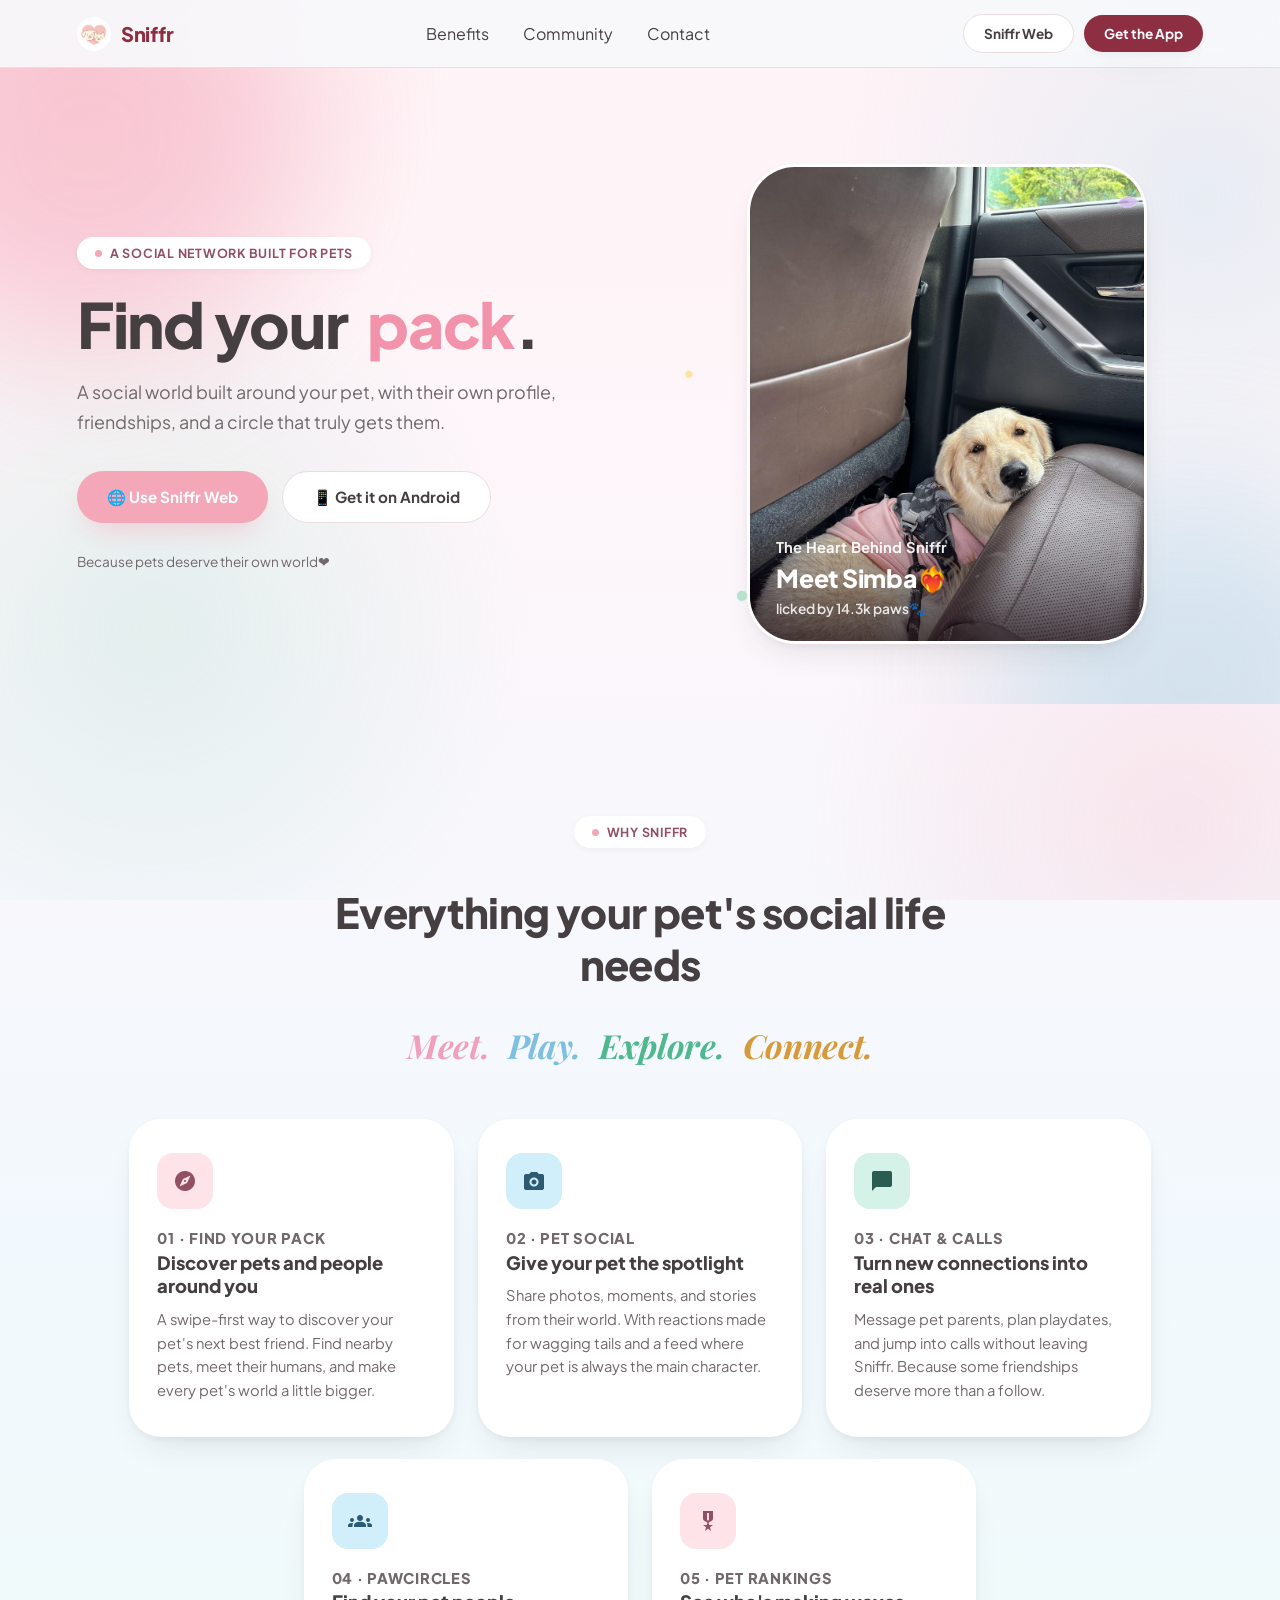
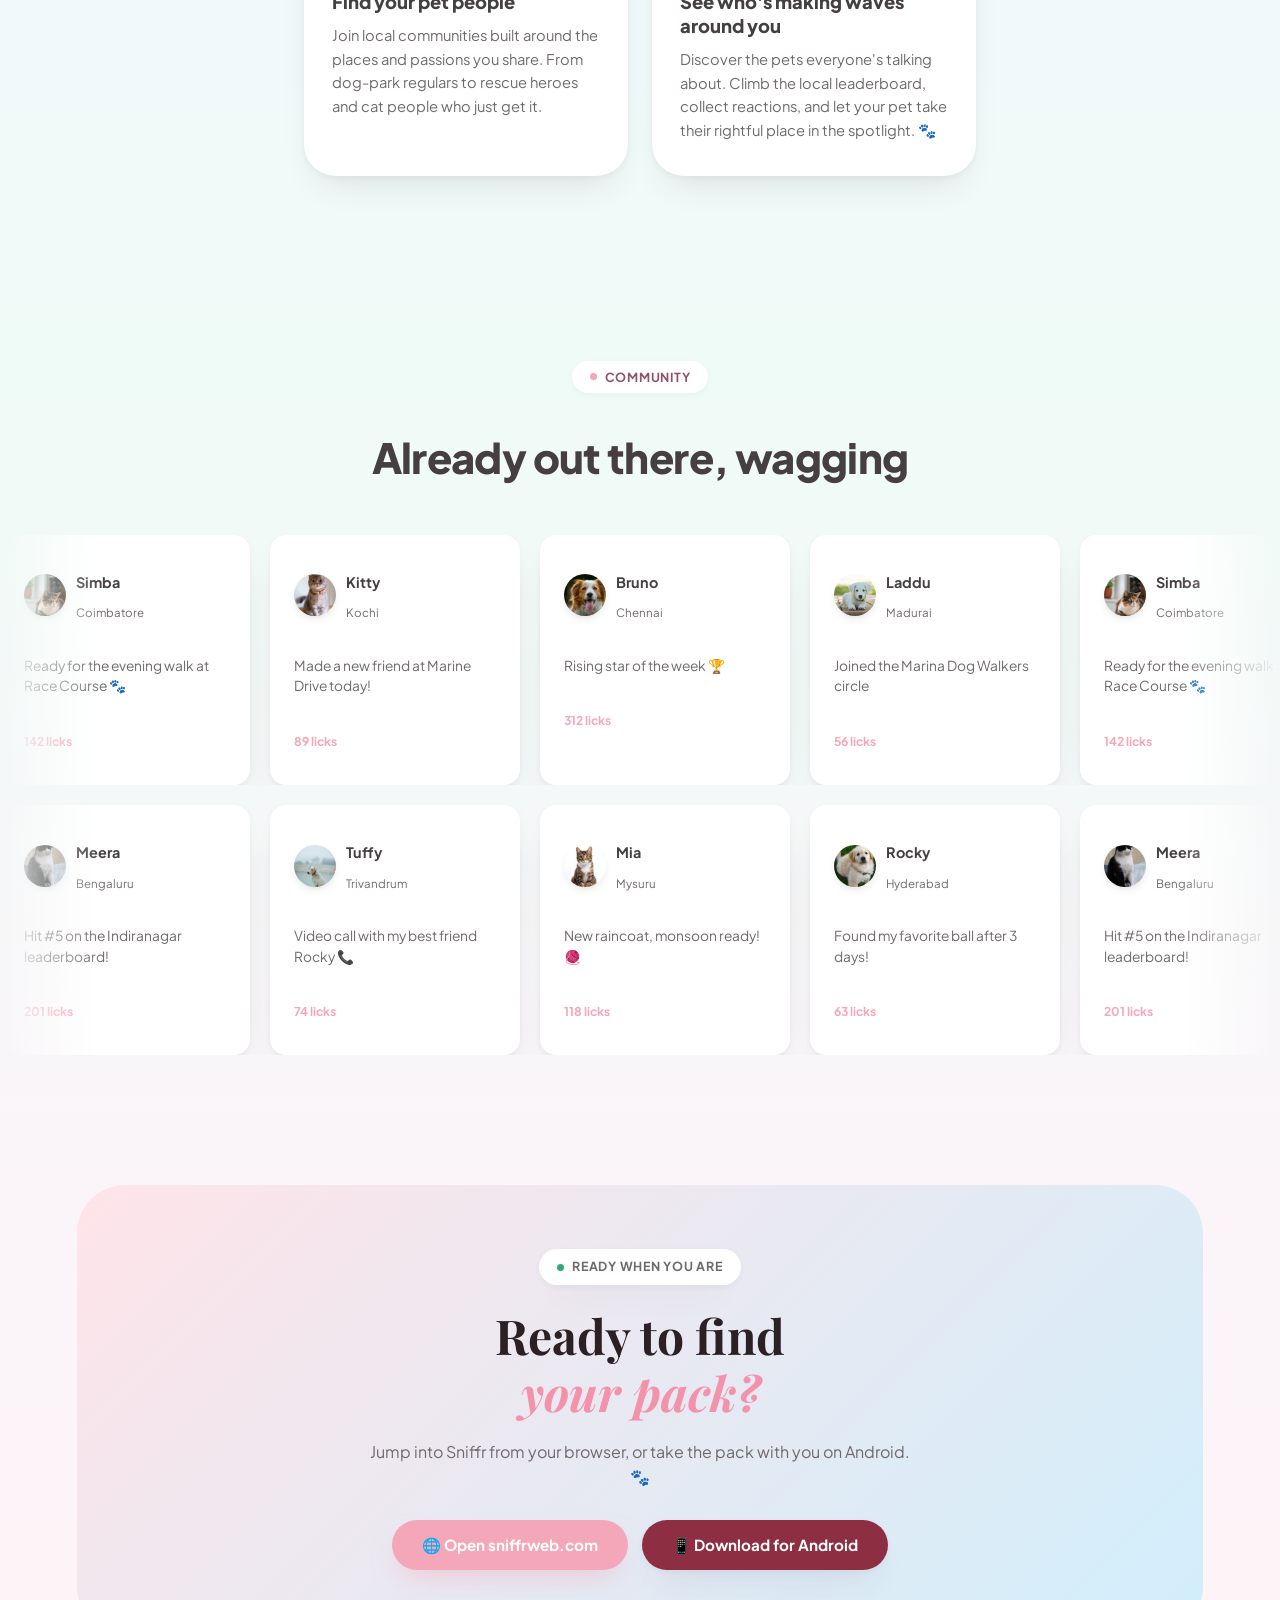
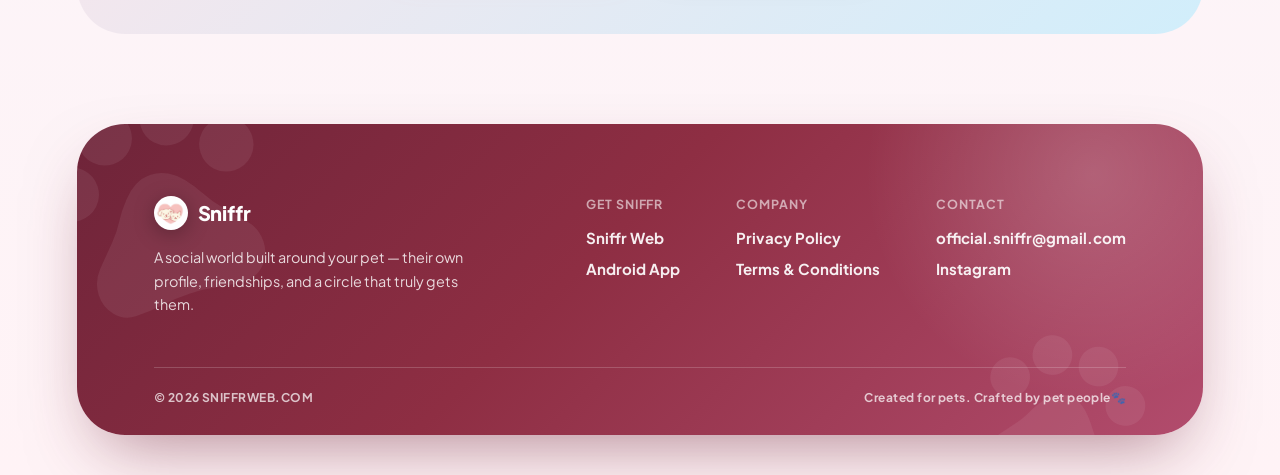
==== index.html @ f4b74e82 "Replaced project with new code" ====
<!DOCTYPE html>
<html lang="en">
<head>
<meta charset="UTF-8" />
<meta name="viewport" content="width=device-width, initial-scale=1.0" />
<title>Sniffr — Find Your Pet's Perfect Playmate</title>
<meta name="description" content="Sniffr is a pet-profile-first social network — feed, playdate matching, rankings, chat & calls, and communities, all built around your pet." />
<meta name="theme-color" content="#F4A7B9" />
<link rel="icon" type="image/png" href="assets/brand/logo-circle.png" />

<link rel="preconnect" href="https://fonts.googleapis.com" />
<link rel="preconnect" href="https://fonts.gstatic.com" crossorigin />
<link href="https://fonts.googleapis.com/css2?family=Plus+Jakarta+Sans:ital,wght@0,200..800;1,200..800&display=swap" rel="stylesheet" />
<link href="https://fonts.googleapis.com/css2?family=Playfair+Display:ital,wght@0,600;0,700;1,600;1,700&display=swap" rel="stylesheet" />
<link href="https://fonts.googleapis.com/css2?family=Material+Symbols+Outlined:wght,FILL@100..700,0..1&display=swap" rel="stylesheet" />
<link rel="stylesheet" href="css/main.css" />
<style>.material-symbols-outlined{font-variation-settings:'FILL' 1,'wght' 400,'GRAD' 0,'opsz' 24;}</style>
</head>
<body>

  <!-- ============ HEADER ============ -->
  <header class="site-header">
    <a href="#top" class="brand-mark">
      <img src="assets/brand/logo.png" alt="Sniffr" />
      <span>Sniffr</span>
    </a>

    <nav class="nav-links">
      <a href="#benefits">Benefits</a>
      <a href="#testimonials">Community</a>
      <a href="#contact">Contact</a>
    </nav>

    <div class="header-ctas">
      <a href="https://sniffrweb.com" target="_blank" rel="noopener" class="btn btn-ghost btn-sm">Sniffr Web</a>
      <a href="#download" class="btn btn-dark btn-sm">Get the App</a>
    </div>

    <button class="menu-toggle" aria-label="Menu"><span></span><span></span><span></span></button>
  </header>

  <nav class="mobile-nav">
    <a href="#benefits">Benefits</a>
    <a href="#testimonials">Community</a>
    <a href="#contact">Contact</a>
    <a href="https://sniffrweb.com" target="_blank" rel="noopener">Open Sniffr Web</a>
    <a href="#download">Get the App</a>
  </nav>

  <!-- ============ HERO ============ -->
  <section class="hero" id="top">
    <div class="hero-blob hero-blob--1"></div>
    <div class="hero-blob hero-blob--2"></div>

    <div class="hero-content hero-sequence">
      <p class="eyebrow seq-item"><span class="dot"></span> A social network built for pets</p>
      <h1 class="hero-title">
        <span class="title-line seq-item">Find your</span>
        <span class="title-line seq-item"><em>pack</em>.</span>
      </h1>
      <p class="hero-sub seq-item">A social world built around your pet, with their own profile, friendships, and a circle that truly gets them.</p>

      <div class="hero-ctas seq-item">
        <a href="https://sniffrweb.com" target="_blank" rel="noopener" class="btn btn-primary">🌐 Use Sniffr Web</a>
        <a href="#download" class="btn btn-ghost">📱 Get it on Android</a>
      </div>

      <p class="hero-microcopy seq-item">Because pets deserve their own world❤︎</p>
    </div>

    <div class="hero-visual reveal">
      <button class="simba-card" id="simbaCard" aria-label="View Simba's photo, full size" aria-haspopup="dialog">
        <img src="assets/photos/simba.jpg" alt="Simba, the dog behind Sniffr, sitting in a car" loading="lazy" />
        <div class="simba-card-info">
          <p class="simba-heading">The Heart Behind Sniffr</p>
          <p class="simba-name">Meet Simba❤️‍🔥</p>
          <p class="simba-caption">licked by 14.3k paws🐾</p>
        </div>
      </button>
      <img class="decor decor-sparkle-1" src="assets/decor/paw-sparkle-1.png" alt="" />
      <img class="decor decor-sparkle-2" src="assets/decor/paw-sparkle-3.png" alt="" />
      <img class="decor decor-dot-1" src="assets/decor/paw-dot-2.png" alt="" />
    </div>
  </section>

  <!-- Lightbox for Simba's photo -->
  <div class="lightbox" id="lightbox" role="dialog" aria-modal="true" aria-label="Simba's photo">
    <button class="lightbox-close" id="lightboxClose" aria-label="Close">✕</button>
    <img src="assets/photos/simba-lg.jpg" alt="Simba, the dog behind Sniffr, sitting in a car" />
  </div>

  <!-- ============ BENEFITS ============ -->
  <section class="benefits" id="benefits">
    <div class="container">
      <div class="section-head reveal">
        <p class="eyebrow"><span class="dot"></span> Why Sniffr</p>
        <h2 class="section-title">Everything your pet's social life needs</h2>
        <p class="section-sub tagline-words">
          <em style="color:#F0A0BC">Meet.</em>
          <em style="color:#7FBFE0">Play.</em>
          <em style="color:#4FB88F">Explore.</em>
          <em style="color:#D69A3A">Connect.</em>
        </p>
      </div>

      <div class="benefit-grid reveal-stagger">
        <div class="benefit-card" tabindex="0">
          <div class="benefit-icon pink"><span class="material-symbols-outlined">explore</span></div>
          <p class="benefit-num">01 · Find Your Pack</p>
          <h3>Discover pets and people around you</h3>
          <p>A swipe-first way to discover your pet's next best friend. Find nearby pets, meet their humans, and make every pet's world a little bigger.</p>
        </div>
        <div class="benefit-card" tabindex="0">
          <div class="benefit-icon blue"><span class="material-symbols-outlined">photo_camera</span></div>
          <p class="benefit-num">02 · Pet Social</p>
          <h3>Give your pet the spotlight</h3>
          <p>Share photos, moments, and stories from their world. With reactions made for wagging tails and a feed where your pet is always the main character.</p>
        </div>
        <div class="benefit-card" tabindex="0">
          <div class="benefit-icon mint"><span class="material-symbols-outlined">chat_bubble</span></div>
          <p class="benefit-num">03 · Chat &amp; Calls</p>
          <h3>Turn new connections into real ones</h3>
          <p>Message pet parents, plan playdates, and jump into calls without leaving Sniffr. Because some friendships deserve more than a follow.</p>
        </div>
        <div class="benefit-card" tabindex="0">
          <div class="benefit-icon blue"><span class="material-symbols-outlined">groups</span></div>
          <p class="benefit-num">04 · PawCircles</p>
          <h3>Find your pet people</h3>
          <p>Join local communities built around the places and passions you share. From dog-park regulars to rescue heroes and cat people who just get it.</p>
        </div>
        <div class="benefit-card" tabindex="0">
          <div class="benefit-icon pink"><span class="material-symbols-outlined">military_tech</span></div>
          <p class="benefit-num">05 · Pet Rankings</p>
          <h3>See who's making waves around you</h3>
          <p>Discover the pets everyone's talking about. Climb the local leaderboard, collect reactions, and let your pet take their rightful place in the spotlight. 🐾</p>
        </div>
      </div>
    </div>
  </section>

  <!-- ============ TESTIMONIALS (preserved marquee UI, reskinned) ============ -->
  <section class="testimonials" id="testimonials">
    <div class="section-head reveal">
      <p class="eyebrow"><span class="dot"></span> Community</p>
      <h2 class="section-title">Already out there, wagging</h2>
    </div>

    <div class="marquee-track">
        <div class="marquee-row" id="marqueeA">
          <div class="m-card"><div class="m-card-head"><img class="avatar" src="assets/photos/avatar-simba.jpg" alt="Simba from Coimbatore on Sniffr" /><div><p class="who">Simba</p><p class="where">Coimbatore</p></div></div><p class="m-card-body">Ready for the evening walk at Race Course 🐾</p><p class="m-card-foot">142 licks</p></div>
          <div class="m-card"><div class="m-card-head"><img class="avatar" src="assets/photos/avatar-kitty.jpg" alt="Kitty from Kochi on Sniffr" /><div><p class="who">Kitty</p><p class="where">Kochi</p></div></div><p class="m-card-body">Made a new friend at Marine Drive today!</p><p class="m-card-foot">89 licks</p></div>
          <div class="m-card"><div class="m-card-head"><img class="avatar" src="assets/photos/avatar-bruno.jpg" alt="Bruno from Chennai on Sniffr" /><div><p class="who">Bruno</p><p class="where">Chennai</p></div></div><p class="m-card-body">Rising star of the week 🏆</p><p class="m-card-foot">312 licks</p></div>
          <div class="m-card"><div class="m-card-head"><img class="avatar" src="assets/photos/avatar-laddu.jpg" alt="Laddu from Madurai on Sniffr" /><div><p class="who">Laddu</p><p class="where">Madurai</p></div></div><p class="m-card-body">Joined the Marina Dog Walkers circle</p><p class="m-card-foot">56 licks</p></div>
          <!-- duplicate for seamless loop -->
          <div class="m-card"><div class="m-card-head"><img class="avatar" src="assets/photos/avatar-simba.jpg" alt="Simba from Coimbatore on Sniffr" /><div><p class="who">Simba</p><p class="where">Coimbatore</p></div></div><p class="m-card-body">Ready for the evening walk at Race Course 🐾</p><p class="m-card-foot">142 licks</p></div>
          <div class="m-card"><div class="m-card-head"><img class="avatar" src="assets/photos/avatar-kitty.jpg" alt="Kitty from Kochi on Sniffr" /><div><p class="who">Kitty</p><p class="where">Kochi</p></div></div><p class="m-card-body">Made a new friend at Marine Drive today!</p><p class="m-card-foot">89 licks</p></div>
          <div class="m-card"><div class="m-card-head"><img class="avatar" src="assets/photos/avatar-bruno.jpg" alt="Bruno from Chennai on Sniffr" /><div><p class="who">Bruno</p><p class="where">Chennai</p></div></div><p class="m-card-body">Rising star of the week 🏆</p><p class="m-card-foot">312 licks</p></div>
        <div class="m-card"><div class="m-card-head"><img class="avatar" src="assets/photos/avatar-laddu.jpg" alt="Laddu from Madurai on Sniffr" /><div><p class="who">Laddu</p><p class="where">Madurai</p></div></div><p class="m-card-body">Joined the Marina Dog Walkers circle</p><p class="m-card-foot">56 licks</p></div>
      </div>
    </div>

    <div class="marquee-track">
      <div class="marquee-row reverse" id="marqueeB">
          <div class="m-card"><div class="m-card-head"><img class="avatar" src="assets/photos/avatar-meera.jpg" alt="Meera from Bengaluru on Sniffr" /><div><p class="who">Meera</p><p class="where">Bengaluru</p></div></div><p class="m-card-body">Hit #5 on the Indiranagar leaderboard!</p><p class="m-card-foot">201 licks</p></div>
          <div class="m-card"><div class="m-card-head"><img class="avatar" src="assets/photos/avatar-tuffy.jpg" alt="Tuffy from Trivandrum on Sniffr" /><div><p class="who">Tuffy</p><p class="where">Trivandrum</p></div></div><p class="m-card-body">Video call with my best friend Rocky 📞</p><p class="m-card-foot">74 licks</p></div>
          <div class="m-card"><div class="m-card-head"><img class="avatar" src="assets/photos/avatar-mia.jpg" alt="Mia from Mysuru on Sniffr" /><div><p class="who">Mia</p><p class="where">Mysuru</p></div></div><p class="m-card-body">New raincoat, monsoon ready! 🧶</p><p class="m-card-foot">118 licks</p></div>
          <div class="m-card"><div class="m-card-head"><img class="avatar" src="assets/photos/avatar-rocky.jpg" alt="Rocky from Hyderabad on Sniffr" /><div><p class="who">Rocky</p><p class="where">Hyderabad</p></div></div><p class="m-card-body">Found my favorite ball after 3 days!</p><p class="m-card-foot">63 licks</p></div>
          <!-- duplicate -->
          <div class="m-card"><div class="m-card-head"><img class="avatar" src="assets/photos/avatar-meera.jpg" alt="Meera from Bengaluru on Sniffr" /><div><p class="who">Meera</p><p class="where">Bengaluru</p></div></div><p class="m-card-body">Hit #5 on the Indiranagar leaderboard!</p><p class="m-card-foot">201 licks</p></div>
          <div class="m-card"><div class="m-card-head"><img class="avatar" src="assets/photos/avatar-tuffy.jpg" alt="Tuffy from Trivandrum on Sniffr" /><div><p class="who">Tuffy</p><p class="where">Trivandrum</p></div></div><p class="m-card-body">Video call with my best friend Rocky 📞</p><p class="m-card-foot">74 licks</p></div>
          <div class="m-card"><div class="m-card-head"><img class="avatar" src="assets/photos/avatar-mia.jpg" alt="Mia from Mysuru on Sniffr" /><div><p class="who">Mia</p><p class="where">Mysuru</p></div></div><p class="m-card-body">New raincoat, monsoon ready! 🧶</p><p class="m-card-foot">118 licks</p></div>
          <div class="m-card"><div class="m-card-head"><img class="avatar" src="assets/photos/avatar-rocky.jpg" alt="Rocky from Hyderabad on Sniffr" /><div><p class="who">Rocky</p><p class="where">Hyderabad</p></div></div><p class="m-card-body">Found my favorite ball after 3 days!</p><p class="m-card-foot">63 licks</p></div>
        </div>
      </div>
  </section>

  <!-- ============ DOWNLOAD CTA — emphasize Sniffr Web + Android ============ -->
  <div class="download-cta reveal" id="download">
    <p class="eyebrow"><span class="dot" style="background:#34A972"></span> Ready when you are</p>
    <h2 class="download-heading">Ready to find<br><em>your pack?</em></h2>
    <p>Jump into Sniffr from your browser, or take the pack with you on Android. 🐾</p>
    <div class="download-ctas">
      <a href="https://sniffrweb.com" target="_blank" rel="noopener" class="btn btn-primary">🌐 Open sniffrweb.com</a>
      <a href="#contact" class="btn btn-dark">📱 Download for Android</a>
    </div>
  </div>

  <!-- ============ CONTACT FOOTER ============ -->
  <footer class="site-footer" id="contact">
    <span class="material-symbols-outlined footer-paw footer-paw-1">pets</span>
    <span class="material-symbols-outlined footer-paw footer-paw-2">pets</span>
    <div class="footer-glow"></div>

    <div class="footer-top">
      <div class="footer-brand-block reveal">
        <a href="#top" class="brand-mark">
          <img src="assets/brand/logo.png" alt="Sniffr" />
          <span>Sniffr</span>
        </a>
        <p class="footer-tagline">A social world built around your pet — their own profile, friendships, and a circle that truly gets them.</p>
      </div>

      <div class="footer-cols reveal">
        <div class="footer-col">
          <h4>Get Sniffr</h4>
          <a href="https://sniffrweb.com" target="_blank" rel="noopener">Sniffr Web</a>
          <a href="#download">Android App</a>
        </div>
        <div class="footer-col">
          <h4>Company</h4>
          <a href="https://sniffrweb.com/privacy" target="_blank" rel="noopener">Privacy Policy</a>
          <a href="https://sniffrweb.com/terms" target="_blank" rel="noopener">Terms &amp; Conditions</a>
        </div>
        <div class="footer-col">
          <h4>Contact</h4>
          <a href="mailto:official.sniffr@gmail.com">official.sniffr@gmail.com</a>
          <a href="#" aria-disabled="true">Instagram</a>
        </div>
      </div>
    </div>

    <div class="footer-bottom reveal">
      <span>© 2026 SNIFFRWEB.COM</span>
      <span>Created for pets. Crafted by pet people🐾</span>
    </div>
  </footer>

  <script src="js/main.js"></script>
</body>
</html>
---- css/main.css ----
/* ============================================================
   SNIFFR — Landing Page
   Theme pulled directly from the live app's tailwind.config.js
   ============================================================ */

:root {
  /* ---- Brand colors (from client/tailwind.config.js) ---- */
  --primary:                 #F4A7B9; /* Petal Pink */
  --on-primary:               #FFFFFF;
  --primary-container:        #FEE4E9;
  --on-primary-container:     #915064;

  --secondary:                #A8D8EA; /* Sky Blue */
  --on-secondary:             #FFFFFF;
  --secondary-container:      #D1EEFB;
  --on-secondary-container:   #2D5A72;

  --tertiary:                 #8FD4C1; /* Mint */
  --on-tertiary:               #FFFFFF;
  --tertiary-container:       #D5F2E9;
  --on-tertiary-container:    #2A5D50;

  --background:                #F7F9FC;
  --on-background:             #453F41;
  --surface:                   #F7F9FC;
  --on-surface:                #453F41;
  --surface-variant:           #EBF2F6;
  --on-surface-variant:        #71686B;

  --surface-container-lowest:  #FFFFFF;
  --surface-container-low:     #F1F5F9;
  --surface-container:         #F0F4F8;
  --surface-container-high:    #E5F0F5;

  --outline:                   #D1C4C9;
  --outline-variant:           #E9DDE1;

  /* Wordmark colors used in the app's own AuthPage */
  --wordmark:                  #8E2E43;
  --wordmark-soft:              #F393AB;

  --radius-sm:  1rem;
  --radius-lg:  2rem;
  --radius-xl:  3rem;
  --radius-full: 9999px;

  --shadow-card: 0 2px 6px rgba(69,63,65,0.05), 0 18px 36px -16px rgba(69,63,65,0.16);
  --shadow-card-hover: 0 6px 14px rgba(69,63,65,0.08), 0 26px 50px -18px rgba(69,63,65,0.22);

  --gutter: clamp(24px, 6vw, 96px);
  --ease-soft: cubic-bezier(0.22, 1, 0.36, 1);
  --ease-bounce: cubic-bezier(0.34, 1.56, 0.64, 1);
  --touch-glow: rgba(255, 90, 160, 0.42);
  --touch-border: #FF8FBB;
}

* { box-sizing: border-box; }
html { scroll-behavior: smooth; }

body {
  margin: 0;
  font-family: 'Plus Jakarta Sans', sans-serif;
  background: linear-gradient(180deg, #FFF3F6 0%, #FDF6FA 14%, #F2F9FE 34%, #EFFBF7 54%, #FBF5F9 76%, #FFF3F6 100%);
  color: var(--on-surface);
  -webkit-font-smoothing: antialiased;
  overflow-x: hidden;
  position: relative;
}

body::before {
  content: '';
  position: fixed;
  inset: 0;
  z-index: -1;
  pointer-events: none;
  background:
    radial-gradient(620px circle at 6% 6%,   rgba(244,167,185,0.28), transparent 60%),
    radial-gradient(620px circle at 94% 22%, rgba(168,216,234,0.26), transparent 60%),
    radial-gradient(620px circle at 12% 70%, rgba(143,212,193,0.22), transparent 60%),
    radial-gradient(620px circle at 92% 92%, rgba(244,167,185,0.22), transparent 60%);
}

img { max-width: 100%; display: block; }
a { text-decoration: none; color: inherit; }
button { font-family: inherit; cursor: pointer; }

::selection { background: rgba(244,167,185,0.28); color: var(--on-surface); }

.container { max-width: 1200px; margin: 0 auto; padding: 0 var(--gutter); }

/* ---- Reveal-on-scroll (kept simple, not scroll-hijacked) ---- */
.reveal {
  opacity: 0;
  transform: translateY(28px);
  transition: opacity 0.7s var(--ease-soft), transform 0.7s var(--ease-soft);
}
.reveal.in-view { opacity: 1; transform: translateY(0); }
.reveal-stagger.in-view > * { opacity: 1; transform: translateY(0); }
.reveal-stagger > * {
  opacity: 0;
  transform: translateY(24px);
  transition: opacity 0.6s var(--ease-soft), transform 0.6s var(--ease-soft);
}
.reveal-stagger > *:nth-child(1) { transition-delay: 0.02s; }
.reveal-stagger > *:nth-child(2) { transition-delay: 0.10s; }
.reveal-stagger > *:nth-child(3) { transition-delay: 0.18s; }
.reveal-stagger > *:nth-child(4) { transition-delay: 0.26s; }
.reveal-stagger > *:nth-child(5) { transition-delay: 0.34s; }

/* Hero headline — sequenced entrance: eyebrow, "Find your", "pack.",
   subtitle, CTAs, microcopy each fade/rise in one after another on load */
.hero-sequence .seq-item {
  opacity: 0;
  transform: translateY(20px);
  transition: opacity 0.65s var(--ease-soft), transform 0.65s var(--ease-soft);
}
.hero-sequence.in-view .eyebrow.seq-item          { opacity: 1; transform: translateY(0); transition-delay: 0.05s; }
.hero-sequence.in-view .hero-title .title-line:nth-of-type(1) { opacity: 1; transform: translateY(0); transition-delay: 0.30s; }
.hero-sequence.in-view .hero-title .title-line:nth-of-type(2) { opacity: 1; transform: translateY(0); transition-delay: 0.62s; }
.hero-sequence.in-view .hero-sub.seq-item         { opacity: 1; transform: translateY(0); transition-delay: 0.92s; }
.hero-sequence.in-view .hero-ctas.seq-item        { opacity: 1; transform: translateY(0); transition-delay: 1.14s; }
.hero-sequence.in-view .hero-microcopy.seq-item   { opacity: 1; transform: translateY(0); transition-delay: 1.34s; }

@media (prefers-reduced-motion: reduce) {
  .reveal, .reveal-stagger > *, .marquee-row, .hero-sequence .seq-item { transition: none !important; animation: none !important; opacity: 1 !important; transform: none !important; }
  .benefit-card.is-pressed, .m-card.is-pressed, .simba-card.is-touched, .lightbox img { animation: none !important; }
}

/* ============================================================
   BUTTONS — clean hover lift + press feedback (touch responsive,
   no "magnetic" motion-follow)
   ============================================================ */
.btn {
  display: inline-flex; align-items: center; justify-content: center; gap: 8px;
  padding: 15px 30px; border-radius: var(--radius-full);
  font-weight: 700; font-size: 0.95rem; border: none;
  transition: transform 0.25s var(--ease-bounce), box-shadow 0.25s ease, background 0.25s ease, color 0.25s ease;
  -webkit-tap-highlight-color: transparent;
}
.btn:active { transform: scale(0.94); box-shadow: 0 0 0 6px var(--touch-glow); }

.btn-primary {
  background: var(--primary); color: var(--on-primary);
  box-shadow: 0 14px 28px -10px rgba(244,167,185,0.55);
}
.btn-primary:hover { transform: translateY(-3px); box-shadow: 0 20px 34px -10px rgba(244,167,185,0.65); }

.btn-dark {
  background: var(--wordmark); color: #fff;
  box-shadow: var(--shadow-card);
}
.btn-dark:hover { transform: translateY(-3px); box-shadow: var(--shadow-card-hover); }

.btn-ghost {
  background: var(--surface-container-lowest); color: var(--on-surface);
  border: 1.5px solid var(--outline-variant);
}
.btn-ghost:hover { transform: translateY(-3px); border-color: var(--primary); box-shadow: var(--shadow-card); }

.btn-sm { padding: 10px 20px; font-size: 0.85rem; }

/* ============================================================
   HEADER
   ============================================================ */
.site-header {
  position: sticky; top: 0; z-index: 100;
  display: flex; align-items: center; justify-content: space-between;
  padding: 14px var(--gutter);
  background: rgba(247,249,252,0.82);
  backdrop-filter: blur(14px); -webkit-backdrop-filter: blur(14px);
  border-bottom: 1px solid var(--outline-variant);
}
.brand-mark { display: flex; align-items: center; gap: 10px; }
.brand-mark img { width: 34px; height: 34px; border-radius: 50%; object-fit: cover; }
.brand-mark span {
  font-weight: 800; font-size: 1.25rem; letter-spacing: -0.01em; color: var(--wordmark);
}
.site-nav { display: flex; align-items: center; gap: 34px; }
.site-nav a {
  position: relative; color: var(--on-surface-variant); font-weight: 600; font-size: 0.92rem;
  transition: color 0.25s ease;
}
.site-nav a::after {
  content: ''; position: absolute; left: 0; right: 0; bottom: -6px; height: 2px;
  background: var(--primary); transform: scaleX(0); transform-origin: left;
  transition: transform 0.3s var(--ease-soft);
}
.site-nav a:hover { color: var(--on-surface); }
.site-nav a:hover::after { transform: scaleX(1); }
.header-ctas { display: flex; align-items: center; gap: 10px; }
.nav-links { display: flex; gap: 34px; }

.menu-toggle { display: none; background: none; border: none; padding: 8px; }
.menu-toggle span { display: block; width: 22px; height: 2px; background: var(--on-surface); margin: 4px 0; border-radius: 2px; }

@media (max-width: 860px) {
  .nav-links { display: none; }
  .header-ctas .btn-ghost { display: none; }
  .menu-toggle { display: block; }
}

.mobile-nav {
  position: fixed; top: 64px; left: 0; right: 0; z-index: 99;
  background: var(--surface-container-lowest);
  border-bottom: 1px solid var(--outline-variant);
  display: flex; flex-direction: column; padding: 10px var(--gutter) 18px;
  transform: translateY(-12px); opacity: 0; pointer-events: none;
  transition: transform 0.3s var(--ease-soft), opacity 0.3s var(--ease-soft);
}
.mobile-nav.open { transform: translateY(0); opacity: 1; pointer-events: auto; }
.mobile-nav a { padding: 12px 0; font-weight: 700; border-bottom: 1px solid var(--outline-variant); }
.mobile-nav a:last-child { border-bottom: none; }

.menu-toggle.active span:nth-child(1) { transform: translateY(6px) rotate(45deg); }
.menu-toggle.active span:nth-child(2) { opacity: 0; }
.menu-toggle.active span:nth-child(3) { transform: translateY(-6px) rotate(-45deg); }
.menu-toggle span { transition: transform 0.25s ease, opacity 0.25s ease; }

/* ============================================================
   HERO
   ============================================================ */
.hero {
  position: relative; overflow: hidden;
  padding: 96px var(--gutter) 60px;
  display: grid; grid-template-columns: 1.05fr 0.95fr; gap: 48px; align-items: center;
}
@media (max-width: 980px) { .hero { grid-template-columns: 1fr; padding-top: 64px; text-align: center; } }

.hero-blob { position: absolute; border-radius: 50%; filter: blur(70px); opacity: 0.45; pointer-events: none; z-index: 0; }
.hero-blob--1 { width: 420px; height: 420px; background: var(--primary); top: -140px; left: -120px; }
.hero-blob--2 { width: 380px; height: 380px; background: var(--secondary); bottom: -160px; right: -100px; }

.hero-content { position: relative; z-index: 1; }
.eyebrow {
  display: inline-flex; align-items: center; gap: 8px;
  font-size: 0.78rem; font-weight: 700; letter-spacing: 0.06em; text-transform: uppercase;
  color: var(--on-primary-container); background: var(--surface-container-lowest);
  padding: 8px 18px; border-radius: var(--radius-full); box-shadow: var(--shadow-card);
  margin-bottom: 22px;
}
.eyebrow .dot { width: 7px; height: 7px; border-radius: 50%; background: var(--primary); }

.hero-title {
  font-weight: 800; letter-spacing: -0.02em; line-height: 1.06;
  font-size: clamp(2.4rem, 5vw, 3.9rem); color: var(--on-surface); margin: 0 0 20px;
}
.hero-title em { font-style: normal; color: var(--wordmark-soft); }
.hero-title .title-line { display: inline-block; }
.hero-title .title-line:first-child::after { content: '\00a0'; }

.hero-sub {
  font-size: clamp(1rem, 1.4vw, 1.15rem); line-height: 1.65; color: var(--on-surface-variant);
  max-width: 46ch; margin: 0 0 34px;
}
@media (max-width: 980px) { .hero-sub { margin-inline: auto; } }

.hero-ctas { display: flex; flex-wrap: wrap; gap: 14px; margin-bottom: 30px; }
@media (max-width: 980px) { .hero-ctas { justify-content: center; } }

.hero-microcopy { display: flex; align-items: center; gap: 10px; font-size: 0.85rem; color: var(--on-surface-variant); }
@media (max-width: 980px) { .hero-microcopy { justify-content: center; } }
.hero-microcopy .stars { color: var(--wordmark-soft); letter-spacing: 2px; }

/* Hero photo — single featured card */
.hero-visual { position: relative; z-index: 1; height: 480px; display: flex; align-items: center; justify-content: center; }
@media (max-width: 980px) { .hero-visual { height: auto; margin-top: 8px; } }

.simba-card {
  position: relative; width: 100%; max-width: 400px; height: 480px;
  border-radius: var(--radius-xl); overflow: hidden; display: block; padding: 0;
  border: 3px solid transparent; background: var(--surface-container-lowest);
  box-shadow: var(--shadow-card); cursor: pointer; -webkit-tap-highlight-color: transparent;
  transition: border-color 0.3s ease, box-shadow 0.3s ease, transform 0.35s var(--ease-soft);
}
@media (max-width: 980px) { .simba-card { height: 420px; max-width: 360px; margin: 0 auto; } }

.simba-card:hover,
.simba-card:focus-visible {
  border-color: var(--touch-border);
  box-shadow: 0 0 0 7px var(--touch-glow), var(--shadow-card-hover);
  transform: translateY(-5px);
}
.simba-card.is-touched {
  border-color: var(--touch-border);
  box-shadow: 0 0 0 10px var(--touch-glow), var(--shadow-card-hover);
  animation: touchPop 0.45s var(--ease-bounce);
}

.simba-card img { width: 100%; height: 100%; object-fit: cover; display: block; }

.simba-card-info {
  position: absolute; left: 0; right: 0; bottom: 0; padding: 28px 26px 24px; text-align: left;
  background: linear-gradient(to top, rgba(24,10,16,0.75) 0%, rgba(24,10,16,0.32) 55%, transparent 100%);
}
.simba-heading { color: rgba(255,255,255,0.92); font-weight: 700; font-size: 0.92rem; letter-spacing: 0.01em; margin: 0 0 6px; }
.simba-name { color: #fff; font-weight: 800; font-size: 1.55rem; margin: 0 0 6px; letter-spacing: -0.01em; }
.simba-caption { color: rgba(255,255,255,0.86); font-size: 0.86rem; font-weight: 600; margin: 0; }

/* Lightbox */
.lightbox {
  position: fixed; inset: 0; z-index: 300;
  display: flex; align-items: center; justify-content: center; padding: 28px;
  background: rgba(24,10,16,0.78);
  backdrop-filter: blur(10px); -webkit-backdrop-filter: blur(10px);
  opacity: 0; pointer-events: none;
  transition: opacity 0.35s ease, backdrop-filter 0.35s ease;
}
.lightbox.open { opacity: 1; pointer-events: auto; }
.lightbox img {
  max-width: min(90vw, 620px); max-height: 86vh; border-radius: var(--radius-lg);
  border: 4px solid rgba(255,255,255,0.9);
  box-shadow: 0 50px 100px rgba(0,0,0,0.55), 0 0 0 8px rgba(255,178,209,0.22);
  transform: scale(0.82) translateY(18px); opacity: 0;
  transition: transform 0.45s var(--ease-bounce), opacity 0.35s ease;
}
.lightbox.open img { transform: scale(1) translateY(0); opacity: 1; }
.lightbox-close {
  position: absolute; top: 22px; right: 24px; width: 48px; height: 48px; border-radius: 50%;
  background: rgba(255,255,255,0.18); color: #fff; border: 2px solid rgba(255,255,255,0.3);
  font-size: 1.15rem; font-weight: 700; box-shadow: 0 8px 20px rgba(0,0,0,0.25);
  transition: background 0.25s ease, transform 0.3s var(--ease-bounce), border-color 0.25s ease;
}
.lightbox-close:hover { background: var(--primary); border-color: var(--primary); transform: scale(1.12) rotate(90deg); }
.lightbox-close:active { transform: scale(0.94) rotate(90deg); }

.decor { position: absolute; pointer-events: none; opacity: 0.9; }
.decor-sparkle-1 { width: 28px; top: 6%; right: 12%; animation: floaty 5s ease-in-out infinite; }
.decor-sparkle-2 { width: 20px; bottom: 8%; left: 8%; animation: floaty 6s ease-in-out infinite 0.6s; }
.decor-dot-1 { width: 16px; top: 42%; left: -2%; animation: floaty 4.5s ease-in-out infinite 0.3s; }
@keyframes floaty { 0%,100% { transform: translateY(0); } 50% { transform: translateY(-10px); } }

/* ============================================================
   SECTION HEADS (shared)
   ============================================================ */
.section-head { text-align: center; max-width: 620px; margin: 0 auto 52px; }
.section-title {
  font-weight: 800; letter-spacing: -0.015em; font-size: clamp(1.9rem, 3.4vw, 2.6rem);
  color: var(--on-surface); margin: 16px 0 12px;
}
.section-sub { color: var(--on-surface-variant); font-size: 1.02rem; line-height: 1.6; }

.tagline-words {
  font-family: 'Playfair Display', serif; font-style: italic; font-weight: 700;
  font-size: clamp(1.5rem, 2.6vw, 2.1rem); line-height: 1.3; letter-spacing: -0.01em;
  display: flex; flex-wrap: wrap; justify-content: center; gap: 0.4em 0.55em;
}
.tagline-words em { font-style: italic; }

/* ============================================================
   BENEFITS
   ============================================================ */
.benefits { padding: 100px 0 60px; }
.benefit-grid {
  display: flex; flex-wrap: wrap; justify-content: center;
}
.benefit-card { width: 31%; margin: 0 1.15% 22px; }
@media (max-width: 980px) {
  .benefit-card { width: 47%; margin: 0 1.5% 22px; }
}
@media (max-width: 640px) {
  .benefit-card { width: 100%; margin: 0 0 22px; }
}

.benefit-card {
  background: var(--surface-container-lowest); border-radius: var(--radius-lg);
  padding: 32px 26px; box-shadow: var(--shadow-card);
  border: 2px solid transparent;
  transition: transform 0.35s var(--ease-soft), box-shadow 0.35s var(--ease-soft), border-color 0.18s ease, background-color 0.18s ease;
}
.benefit-card:hover { transform: translateY(-6px); box-shadow: var(--shadow-card-hover); }
.benefit-card.is-pressed,
.benefit-card:active {
  background-color: var(--primary-container);
  border-color: rgba(244, 167, 185, 0.5);
}
.benefit-card:focus-visible {
  background-color: var(--primary-container);
  border-color: rgba(244, 167, 185, 0.5);
  outline: 2px solid rgba(244, 167, 185, 0.6);
  outline-offset: 3px;
}

.benefit-icon {
  width: 56px; height: 56px; border-radius: var(--radius-sm);
  display: flex; align-items: center; justify-content: center;
  margin-bottom: 18px; font-size: 26px;
}
.benefit-icon.pink { background: var(--primary-container); color: var(--on-primary-container); }
.benefit-icon.blue { background: var(--secondary-container); color: var(--on-secondary-container); }
.benefit-icon.mint { background: var(--tertiary-container); color: var(--on-tertiary-container); }

.benefit-num { font-size: 0.76rem; font-weight: 800; letter-spacing: 0.05em; text-transform: uppercase; color: var(--primary); margin: 0 0 10px; }
.benefit-card h3 { font-size: 1.15rem; font-weight: 800; margin: 0 0 10px; color: var(--on-surface); line-height: 1.3; }
.benefit-card p { font-size: 0.92rem; line-height: 1.6; color: var(--on-surface-variant); margin: 0; }

/* ============================================================
   TESTIMONIALS — preserved marquee UI from the earlier design,
   reskinned to the app's real theme colors
   ============================================================ */
.testimonials { padding: 90px 0 110px; overflow: hidden; }
.community-stats { display: flex; justify-content: center; gap: clamp(28px,6vw,72px); margin-top: 30px; flex-wrap: wrap; }
.stat { text-align: center; }
.stat-num { font-weight: 800; font-size: clamp(1.7rem,3vw,2.2rem); color: var(--wordmark-soft); }
.stat-label { font-size: 0.82rem; color: var(--on-surface-variant); margin-top: 4px; }

.marquee-track {
  overflow: hidden; margin-bottom: 20px;
  -webkit-mask-image: linear-gradient(90deg, transparent, black 8%, black 92%, transparent);
  mask-image: linear-gradient(90deg, transparent, black 8%, black 92%, transparent);
}
.marquee-row { display: flex; gap: 20px; width: max-content; animation: marqueeScroll 42s linear infinite; }
.marquee-row.reverse { animation-direction: reverse; }
.marquee-track:hover .marquee-row { animation-play-state: paused; }
@keyframes marqueeScroll { from { transform: translateX(0); } to { transform: translateX(-50%); } }

.m-card {
  width: 250px; flex-shrink: 0; background: var(--surface-container-lowest);
  border-radius: var(--radius-sm); padding: 22px; box-shadow: var(--shadow-card);
  border: 2px solid transparent;
  display: flex; flex-direction: column; gap: 10px;
  transition: transform 0.3s var(--ease-soft), box-shadow 0.3s var(--ease-soft), border-color 0.3s ease;
}
.m-card:hover { transform: translateY(-4px); box-shadow: var(--shadow-card-hover); }

/* Touch feedback — a visible, pleasing "pop" with a neon-pink glow ring */
@keyframes touchPop {
  0%   { transform: scale(1); }
  45%  { transform: scale(0.95); }
  100% { transform: scale(1); }
}
.m-card.is-pressed {
  border-color: var(--touch-border);
  box-shadow: 0 0 0 6px var(--touch-glow), var(--shadow-card-hover);
  animation: touchPop 0.4s var(--ease-bounce);
}
.m-card-head { display: flex; align-items: center; gap: 10px; }
.m-card-head .avatar { width: 42px; height: 42px; border-radius: 50%; object-fit: cover; flex-shrink: 0; box-shadow: 0 4px 10px -4px rgba(69,63,65,0.25); }
.m-card-head .who { font-weight: 700; font-size: 0.9rem; color: var(--on-surface); }
.m-card-head .where { font-size: 0.72rem; color: var(--on-surface-variant); }
.m-card-body { font-size: 0.86rem; color: var(--on-surface-variant); line-height: 1.5; }
.m-card-foot { font-size: 0.76rem; color: var(--primary); font-weight: 700; }

/* ============================================================
   CONTACT / FOOTER — final push toward Sniffr Web + Android
   ============================================================ */
.download-cta {
  margin: 0 var(--gutter) 90px; padding: 64px var(--gutter);
  border-radius: var(--radius-xl); text-align: center;
  background: linear-gradient(135deg, var(--primary-container), var(--secondary-container));
  position: relative; overflow: hidden;
}
.download-cta .eyebrow { margin-bottom: 22px; }
.download-heading {
  font-family: 'Playfair Display', serif; font-weight: 700; font-style: normal;
  font-size: clamp(2rem, 4vw, 3rem); line-height: 1.18; color: #2B2024; margin: 0 0 18px;
}
.download-heading em { font-style: italic; color: var(--wordmark-soft); }
.download-cta p { color: var(--on-surface-variant); max-width: 46ch; margin: 0 auto 30px; line-height: 1.6; }
.download-ctas { display: flex; justify-content: center; gap: 14px; flex-wrap: wrap; }

.site-footer {
  position: relative; overflow: hidden;
  margin: 0 var(--gutter) 40px; padding: 72px var(--gutter) 30px;
  border-radius: var(--radius-xl);
  background: linear-gradient(135deg, #6E2439 0%, #8E2E43 45%, #B24C6D 100%);
  color: #fff;
  box-shadow: 0 30px 70px -24px rgba(110,36,57,0.55);
}

.footer-paw {
  position: absolute; pointer-events: none; z-index: 0; color: rgba(255,255,255,0.07);
  font-size: 260px; font-variation-settings: 'FILL' 1;
}
.footer-paw-1 { top: -60px; left: -50px; transform: rotate(-18deg); }
.footer-paw-2 { bottom: -70px; right: 4%; font-size: 190px; transform: rotate(14deg); }

.footer-glow {
  position: absolute; width: 460px; height: 460px; border-radius: 50%; pointer-events: none;
  background: radial-gradient(circle, rgba(255,255,255,0.18), transparent 70%);
  top: -180px; right: -120px;
}

.footer-top {
  position: relative; z-index: 1;
  display: flex; justify-content: space-between; align-items: flex-start; gap: 50px; flex-wrap: wrap;
}

.footer-brand-block { max-width: 340px; }
.footer-brand-block .brand-mark span { color: #fff; }
.footer-brand-block .brand-mark img { filter: drop-shadow(0 4px 10px rgba(0,0,0,0.28)); }
.footer-tagline { color: rgba(255,255,255,0.82); font-size: 0.9rem; line-height: 1.65; margin: 16px 0 0; }

.footer-cols { display: flex; gap: 56px; flex-wrap: wrap; }
.footer-col h4 { font-size: 0.78rem; text-transform: uppercase; letter-spacing: 0.07em; color: rgba(255,255,255,0.58); margin: 0 0 16px; }
.footer-col a { display: block; font-size: 0.94rem; font-weight: 700; color: #fff; margin-bottom: 12px; opacity: 0.92; transition: opacity 0.2s ease, transform 0.2s ease; }
.footer-col a:hover { opacity: 1; color: #FFE1EC; transform: translateX(3px); }

.footer-bottom {
  position: relative; z-index: 1;
  margin-top: 50px; padding-top: 22px; border-top: 1px solid rgba(255,255,255,0.18);
  display: flex; justify-content: space-between; flex-wrap: wrap; gap: 10px;
  font-size: 0.75rem; font-weight: 700; letter-spacing: 0.04em; color: rgba(255,255,255,0.72);
}
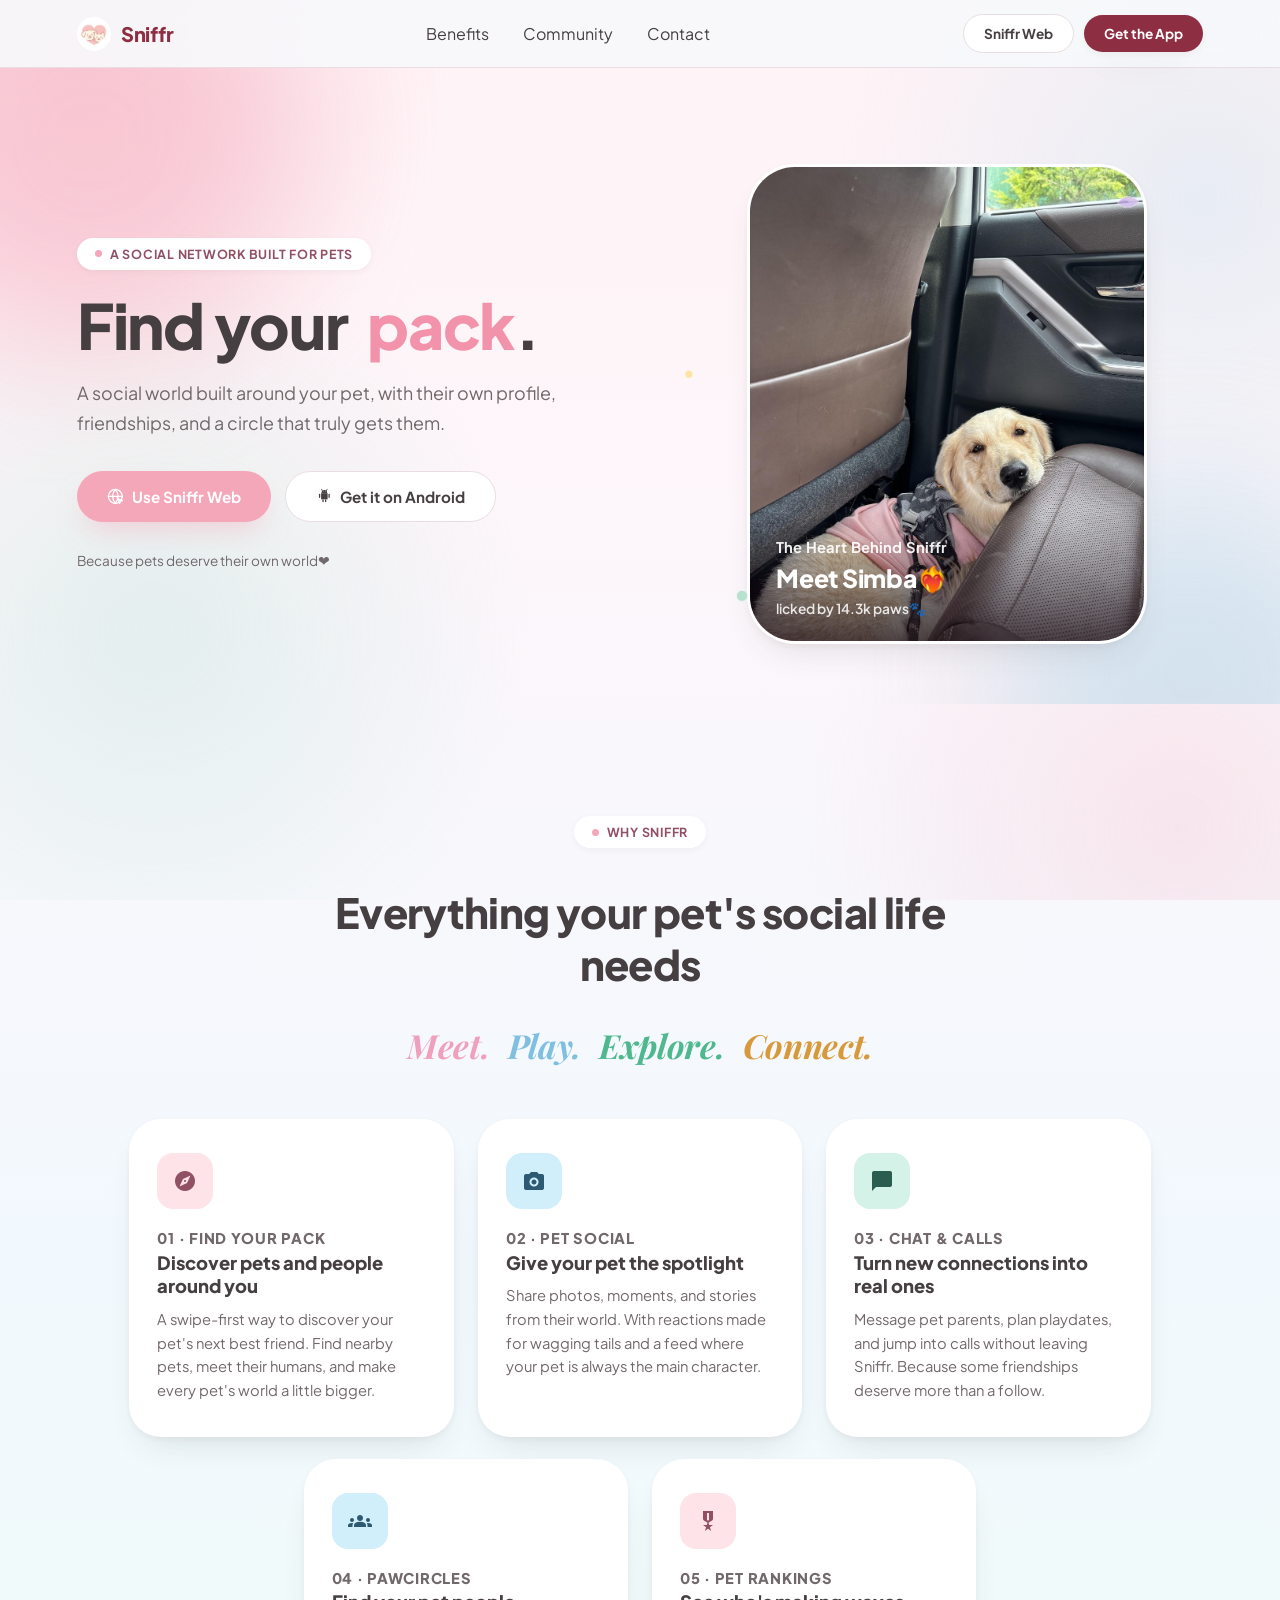
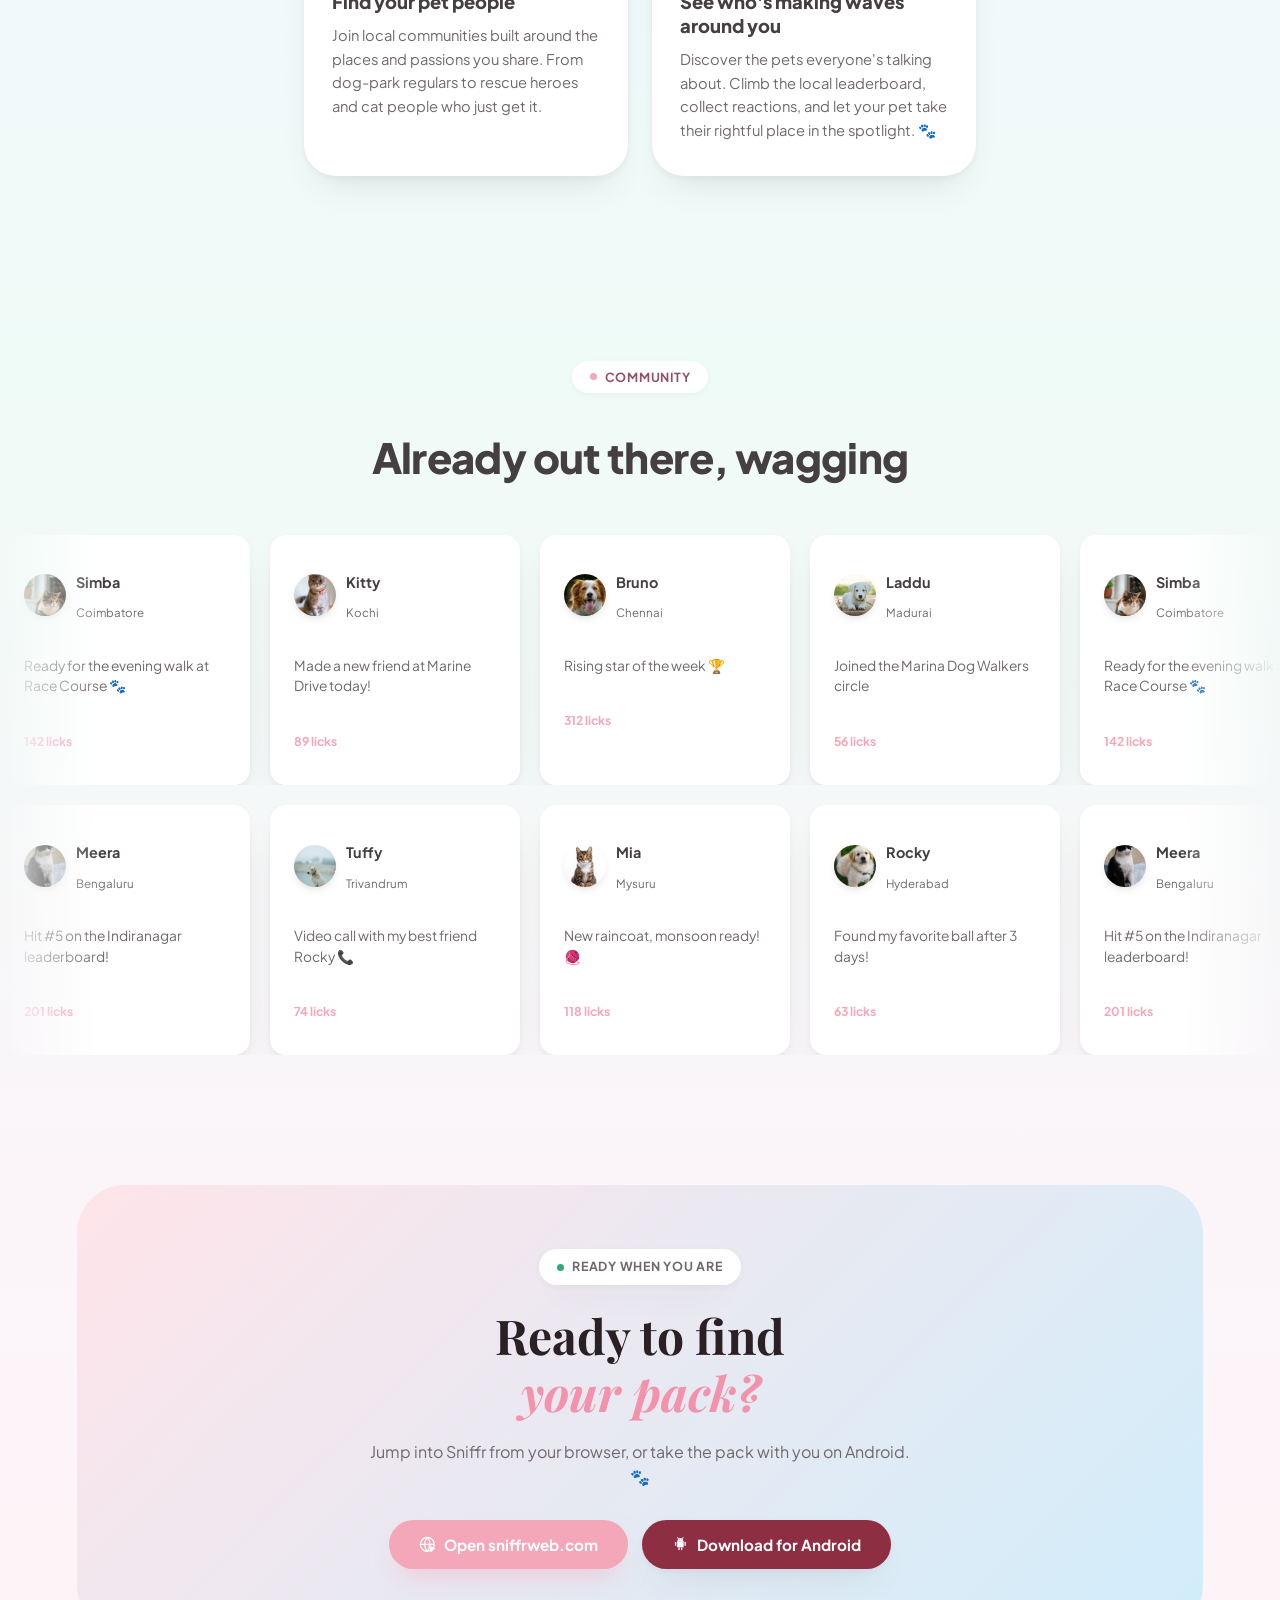
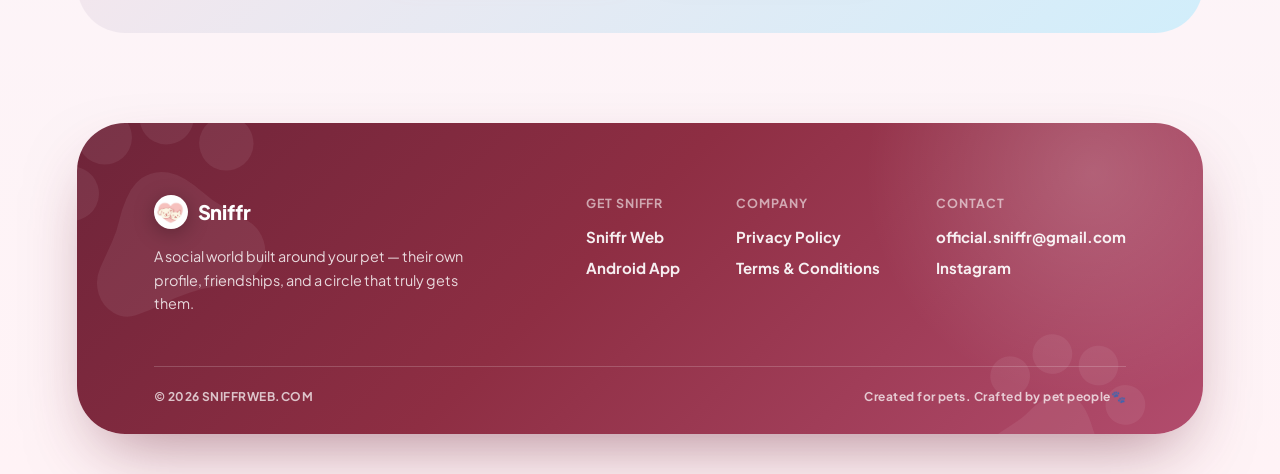
==== commit 5fc0f610: "Connect landing page to Sniffr Web" ====
--- a/index.html
+++ b/index.html
@@ -17,6 +17,24 @@
 <style>.material-symbols-outlined{font-variation-settings:'FILL' 1,'wght' 400,'GRAD' 0,'opsz' 24;}</style>
 </head>
 <body>
+<svg aria-hidden="true" style="position:absolute;width:0;height:0;overflow:hidden">
+  <symbol id="icon-web-cursor" viewBox="0 0 512 512">
+    <circle cx="256" cy="256" r="213" fill="none" stroke="currentColor" stroke-width="40"/>
+    <line x1="43" y1="256" x2="469" y2="256" stroke="currentColor" stroke-width="40" stroke-linecap="round"/>
+    <path d="M256,43 a326,326 0 0,1 85,213 a326,326 0 0,1 -85,213 a326,326 0 0,1 -85,-213 a326,326 0 0,1 85,-213 Z" fill="none" stroke="currentColor" stroke-width="40" stroke-linejoin="round"/>
+    <path d="M300,300 L490,390 L410,410 L390,490 Z" fill="currentColor" stroke="currentColor" stroke-width="24" stroke-linejoin="round"/>
+  </symbol>
+  <symbol id="icon-android" viewBox="0 0 512 512">
+    <line x1="195" y1="89" x2="170" y2="40" stroke="currentColor" stroke-width="24" stroke-linecap="round"/>
+    <line x1="317" y1="89" x2="342" y2="40" stroke="currentColor" stroke-width="24" stroke-linecap="round"/>
+    <path fill="currentColor" fill-rule="evenodd" clip-rule="evenodd" d="M170,150 A86,86 0 0 1 342,150 Z M212,110 A10,10 0 1,1 232,110 A10,10 0 1,1 212,110 Z M280,110 A10,10 0 1,1 300,110 A10,10 0 1,1 280,110 Z"/>
+    <rect x="156" y="158" width="200" height="188" fill="currentColor"/>
+    <rect x="90" y="176" width="40" height="130" rx="20" fill="currentColor"/>
+    <rect x="382" y="176" width="40" height="130" rx="20" fill="currentColor"/>
+    <rect x="196" y="346" width="40" height="90" rx="20" fill="currentColor"/>
+    <rect x="276" y="346" width="40" height="90" rx="20" fill="currentColor"/>
+  </symbol>
+</svg>
 
   <!-- ============ HEADER ============ -->
   <header class="site-header">
@@ -32,7 +50,7 @@
     </nav>
 
     <div class="header-ctas">
-      <a href="https://sniffrweb.com" target="_blank" rel="noopener" class="btn btn-ghost btn-sm">Sniffr Web</a>
+      <a href="https://www.sniffrweb.com/web" target="_blank" rel="noopener" class="btn btn-ghost btn-sm">Sniffr Web</a>
       <a href="#download" class="btn btn-dark btn-sm">Get the App</a>
     </div>
 
@@ -43,7 +61,7 @@
     <a href="#benefits">Benefits</a>
     <a href="#testimonials">Community</a>
     <a href="#contact">Contact</a>
-    <a href="https://sniffrweb.com" target="_blank" rel="noopener">Open Sniffr Web</a>
+    <a href="https://www.sniffrweb.com/web" target="_blank" rel="noopener">Open Sniffr Web</a>
     <a href="#download">Get the App</a>
   </nav>
 
@@ -61,8 +79,8 @@
       <p class="hero-sub seq-item">A social world built around your pet, with their own profile, friendships, and a circle that truly gets them.</p>
 
       <div class="hero-ctas seq-item">
-        <a href="https://sniffrweb.com" target="_blank" rel="noopener" class="btn btn-primary">🌐 Use Sniffr Web</a>
-        <a href="#download" class="btn btn-ghost">📱 Get it on Android</a>
+        <a href="https://www.sniffrweb.com/web" target="_blank" rel="noopener" class="btn btn-primary"><svg class="btn-icon" aria-hidden="true"><use href="#icon-web-cursor"></use></svg> Use Sniffr Web</a>
+        <a href="#download" class="btn btn-ghost"><svg class="btn-icon" aria-hidden="true"><use href="#icon-android"></use></svg> Get it on Android</a>
       </div>
 
       <p class="hero-microcopy seq-item">Because pets deserve their own world❤︎</p>
@@ -180,8 +198,8 @@
     <h2 class="download-heading">Ready to find<br><em>your pack?</em></h2>
     <p>Jump into Sniffr from your browser, or take the pack with you on Android. 🐾</p>
     <div class="download-ctas">
-      <a href="https://sniffrweb.com" target="_blank" rel="noopener" class="btn btn-primary">🌐 Open sniffrweb.com</a>
-      <a href="#contact" class="btn btn-dark">📱 Download for Android</a>
+      <a href="https://www.sniffrweb.com/web" target="_blank" rel="noopener" class="btn btn-primary"><svg class="btn-icon" aria-hidden="true"><use href="#icon-web-cursor"></use></svg> Open sniffrweb.com</a>
+      <a href="#contact" class="btn btn-dark"><svg class="btn-icon" aria-hidden="true"><use href="#icon-android"></use></svg> Download for Android</a>
     </div>
   </div>
 
@@ -203,7 +221,7 @@
       <div class="footer-cols reveal">
         <div class="footer-col">
           <h4>Get Sniffr</h4>
-          <a href="https://sniffrweb.com" target="_blank" rel="noopener">Sniffr Web</a>
+          <a href="https://www.sniffrweb.com/web" target="_blank" rel="noopener">Sniffr Web</a>
           <a href="#download">Android App</a>
         </div>
         <div class="footer-col">
--- a/css/main.css
+++ b/css/main.css
@@ -158,6 +158,7 @@
 .btn-ghost:hover { transform: translateY(-3px); border-color: var(--primary); box-shadow: var(--shadow-card); }
 
 .btn-sm { padding: 10px 20px; font-size: 0.85rem; }
+.btn-icon { width: 1.1em; height: 1.1em; flex-shrink: 0; }
 
 /* ============================================================
    HEADER
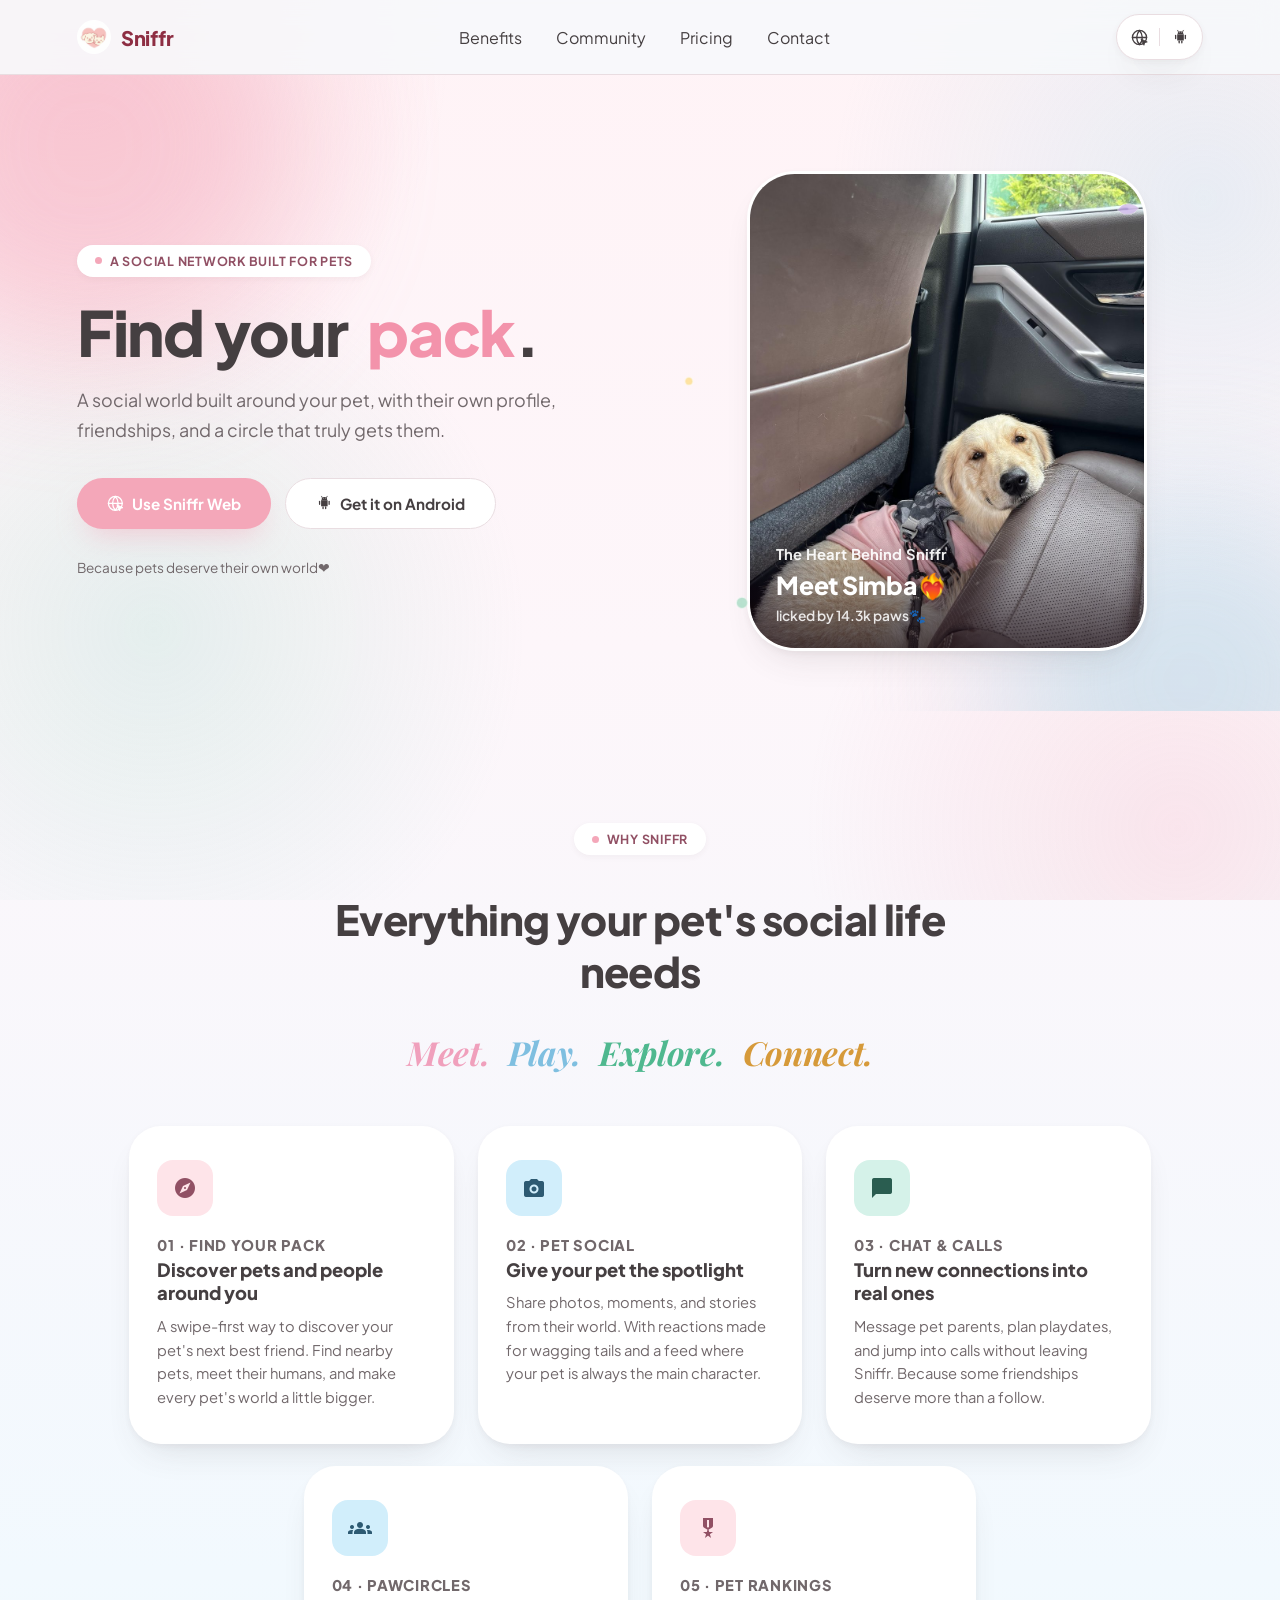
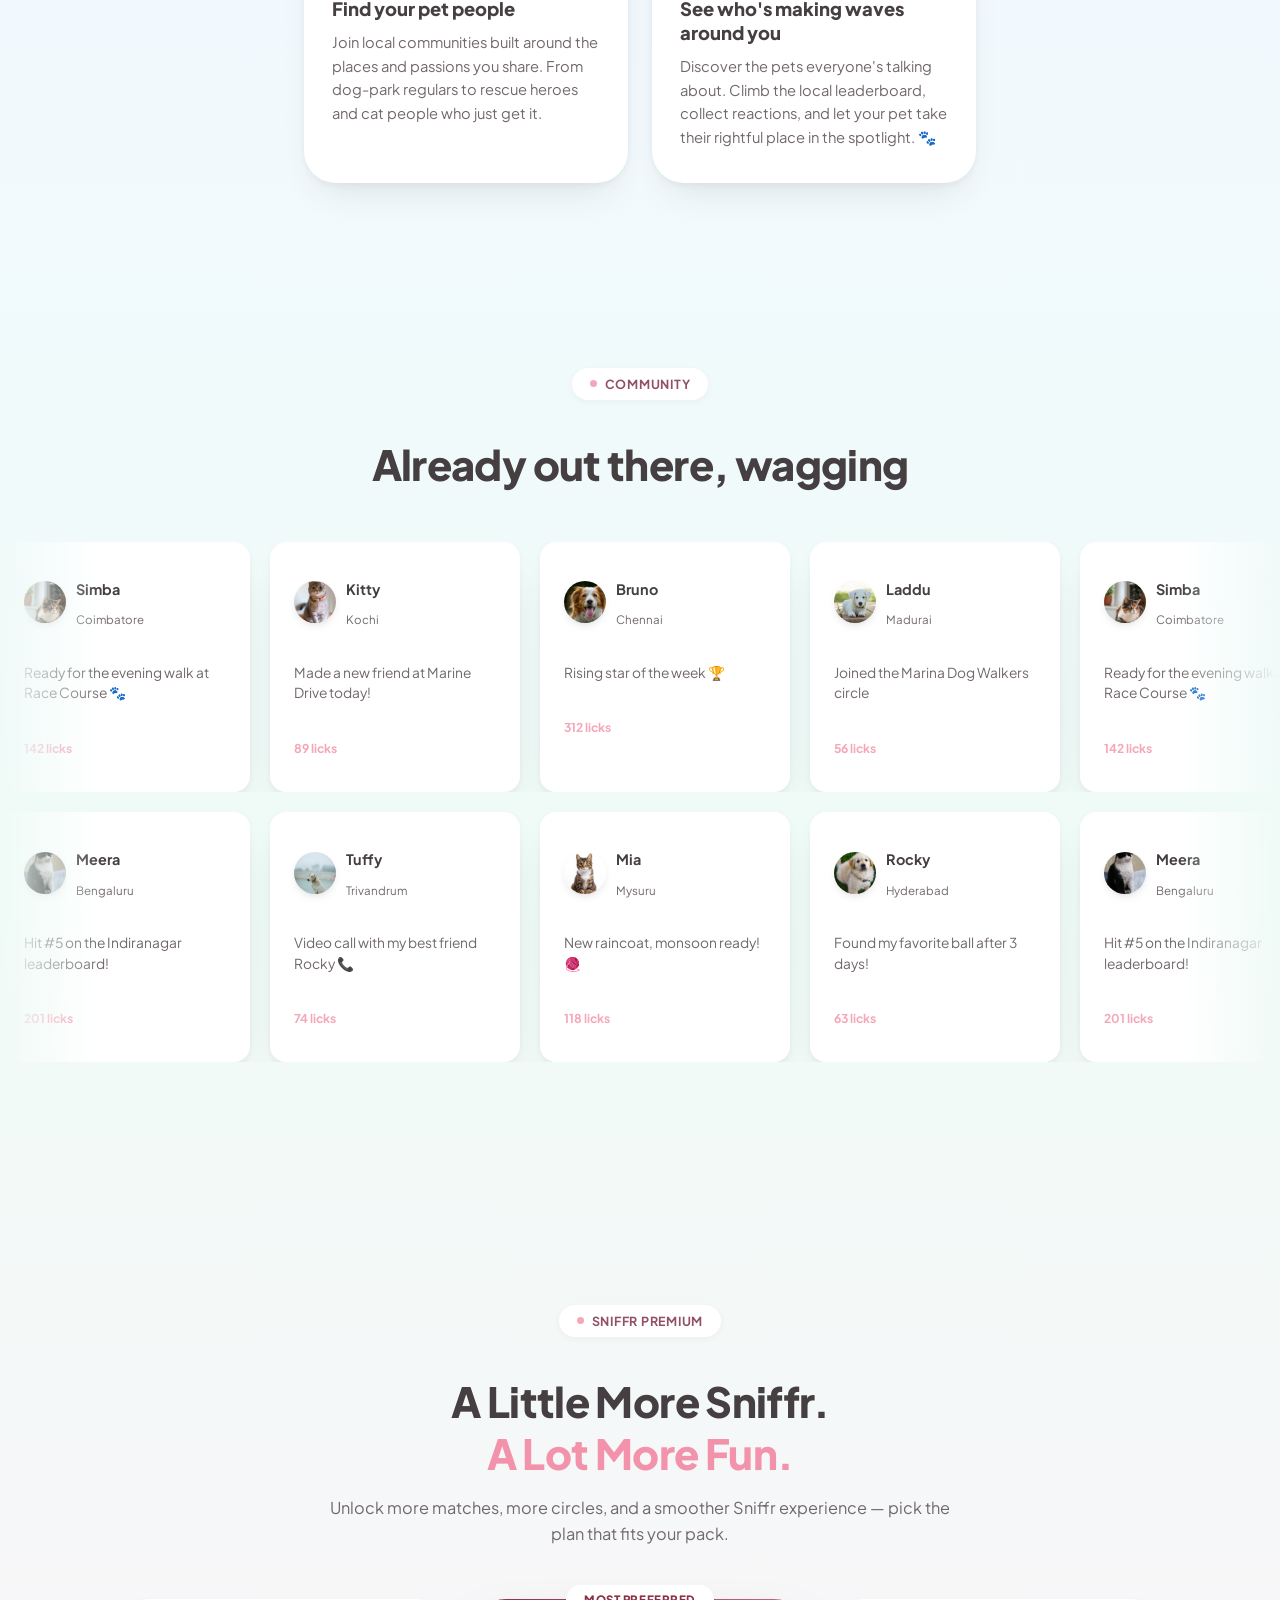
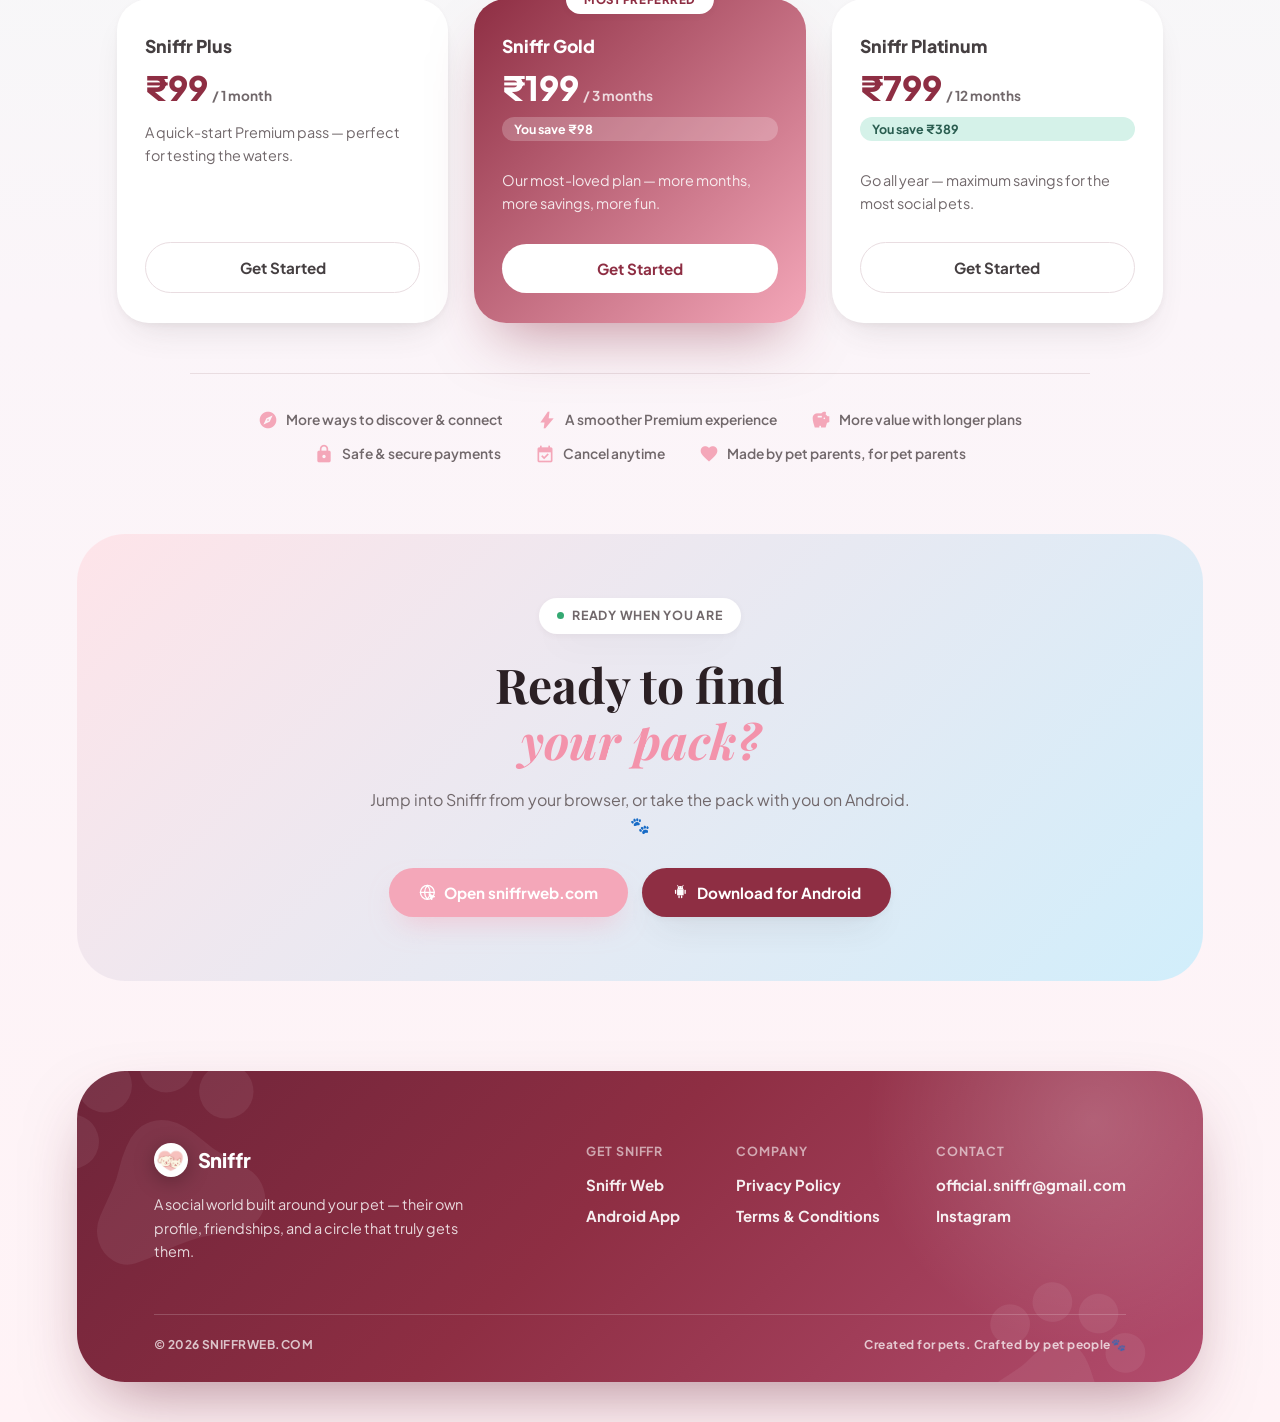
==== commit eb188069: "Add pricing section and update header navigation" ====
--- a/index.html
+++ b/index.html
@@ -46,12 +46,20 @@
     <nav class="nav-links">
       <a href="#benefits">Benefits</a>
       <a href="#testimonials">Community</a>
+      <a href="#pricing">Pricing</a>
       <a href="#contact">Contact</a>
     </nav>
 
     <div class="header-ctas">
-      <a href="https://www.sniffrweb.com/web" target="_blank" rel="noopener" class="btn btn-ghost btn-sm">Sniffr Web</a>
-      <a href="#download" class="btn btn-dark btn-sm">Get the App</a>
+      <div class="web-app-bubble">
+        <a href="https://www.sniffrweb.com/web" target="_blank" rel="noopener" class="bubble-link" aria-label="Open Sniffr Web" title="Sniffr Web">
+          <svg class="bubble-icon" aria-hidden="true"><use href="#icon-web-cursor"></use></svg>
+        </a>
+        <span class="bubble-divider" aria-hidden="true"></span>
+        <a href="#download" class="bubble-link" aria-label="Get the Sniffr Android app" title="Get the App">
+          <svg class="bubble-icon" aria-hidden="true"><use href="#icon-android"></use></svg>
+        </a>
+      </div>
     </div>
 
     <button class="menu-toggle" aria-label="Menu"><span></span><span></span><span></span></button>
@@ -60,6 +68,7 @@
   <nav class="mobile-nav">
     <a href="#benefits">Benefits</a>
     <a href="#testimonials">Community</a>
+    <a href="#pricing">Pricing</a>
     <a href="#contact">Contact</a>
     <a href="https://www.sniffrweb.com/web" target="_blank" rel="noopener">Open Sniffr Web</a>
     <a href="#download">Get the App</a>
@@ -192,6 +201,52 @@
       </div>
   </section>
 
+  <!-- ============ PRICING ============ -->
+  <section class="pricing" id="pricing">
+    <div class="container">
+      <div class="section-head reveal">
+        <p class="eyebrow"><span class="dot"></span> Sniffr Premium</p>
+        <h2 class="section-title">A Little More Sniffr.<br><em>A Lot More Fun.</em></h2>
+        <p class="section-sub">Unlock more matches, more circles, and a smoother Sniffr experience — pick the plan that fits your pack.</p>
+      </div>
+
+      <div class="pricing-grid reveal-stagger">
+        <div class="pricing-card">
+          <p class="pricing-plan">Sniffr Plus</p>
+          <p class="pricing-price">₹99<span>/ 1 month</span></p>
+          <p class="pricing-desc">A quick-start Premium pass — perfect for testing the waters.</p>
+          <a href="#download" class="btn btn-ghost pricing-cta">Get Started</a>
+        </div>
+
+        <div class="pricing-card pricing-card--featured">
+          <span class="pricing-badge">Most Preferred</span>
+          <p class="pricing-plan">Sniffr Gold</p>
+          <p class="pricing-price">₹199<span>/ 3 months</span></p>
+          <p class="pricing-save">You save ₹98</p>
+          <p class="pricing-desc">Our most-loved plan — more months, more savings, more fun.</p>
+          <a href="#download" class="btn btn-primary pricing-cta">Get Started</a>
+        </div>
+
+        <div class="pricing-card">
+          <p class="pricing-plan">Sniffr Platinum</p>
+          <p class="pricing-price">₹799<span>/ 12 months</span></p>
+          <p class="pricing-save">You save ₹389</p>
+          <p class="pricing-desc">Go all year — maximum savings for the most social pets.</p>
+          <a href="#download" class="btn btn-ghost pricing-cta">Get Started</a>
+        </div>
+      </div>
+
+      <div class="pricing-perks reveal-stagger">
+        <div class="pricing-perk"><span class="material-symbols-outlined">explore</span><p>More ways to discover &amp; connect</p></div>
+        <div class="pricing-perk"><span class="material-symbols-outlined">bolt</span><p>A smoother Premium experience</p></div>
+        <div class="pricing-perk"><span class="material-symbols-outlined">savings</span><p>More value with longer plans</p></div>
+        <div class="pricing-perk"><span class="material-symbols-outlined">lock</span><p>Safe &amp; secure payments</p></div>
+        <div class="pricing-perk"><span class="material-symbols-outlined">event_available</span><p>Cancel anytime</p></div>
+        <div class="pricing-perk"><span class="material-symbols-outlined">favorite</span><p>Made by pet parents, for pet parents</p></div>
+      </div>
+    </div>
+  </section>
+
   <!-- ============ DOWNLOAD CTA — emphasize Sniffr Web + Android ============ -->
   <div class="download-cta reveal" id="download">
     <p class="eyebrow"><span class="dot" style="background:#34A972"></span> Ready when you are</p>
--- a/css/main.css
+++ b/css/main.css
@@ -191,12 +191,30 @@
 .header-ctas { display: flex; align-items: center; gap: 10px; }
 .nav-links { display: flex; gap: 34px; }
 
+/* Compact bubble holding both the Web + App shortcuts (visible at every breakpoint) */
+.web-app-bubble {
+  display: flex; align-items: center; gap: 2px;
+  background: var(--surface-container-lowest);
+  border: 1.5px solid var(--outline-variant);
+  border-radius: var(--radius-full);
+  padding: 5px; box-shadow: var(--shadow-card);
+}
+.bubble-link {
+  display: flex; align-items: center; justify-content: center;
+  width: 34px; height: 34px; border-radius: 50%; color: var(--on-surface);
+  transition: background-color 0.2s ease, color 0.2s ease, transform 0.2s var(--ease-bounce);
+  -webkit-tap-highlight-color: transparent;
+}
+.bubble-link:hover, .bubble-link:focus-visible { background: var(--primary-container); color: var(--on-primary-container); }
+.bubble-link:active { transform: scale(0.9); }
+.bubble-icon { width: 17px; height: 17px; }
+.bubble-divider { width: 1px; height: 18px; background: var(--outline-variant); margin: 0 1px; flex-shrink: 0; }
+
 .menu-toggle { display: none; background: none; border: none; padding: 8px; }
 .menu-toggle span { display: block; width: 22px; height: 2px; background: var(--on-surface); margin: 4px 0; border-radius: 2px; }
 
 @media (max-width: 860px) {
   .nav-links { display: none; }
-  .header-ctas .btn-ghost { display: none; }
   .menu-toggle { display: block; }
 }
 
@@ -442,6 +460,75 @@
 .m-card-foot { font-size: 0.76rem; color: var(--primary); font-weight: 700; }
 
 /* ============================================================
+   PRICING
+   ============================================================ */
+.pricing { padding: 100px 0 70px; }
+.pricing .section-title em { font-style: normal; color: var(--wordmark-soft); }
+
+.pricing-grid {
+  display: grid; grid-template-columns: repeat(3, 1fr); gap: 26px;
+  align-items: stretch; max-width: 1080px; margin: 0 auto;
+}
+@media (max-width: 900px) {
+  .pricing-grid { grid-template-columns: 1fr; max-width: 440px; }
+}
+
+.pricing-card {
+  position: relative; display: flex; flex-direction: column;
+  background: var(--surface-container-lowest); border-radius: var(--radius-lg);
+  padding: 36px 28px 30px; box-shadow: var(--shadow-card);
+  transition: transform 0.35s var(--ease-soft), box-shadow 0.35s var(--ease-soft);
+}
+.pricing-card:hover { transform: translateY(-6px); box-shadow: var(--shadow-card-hover); }
+
+.pricing-plan { font-size: 1.1rem; font-weight: 800; color: var(--on-surface); margin: 0 0 14px; }
+.pricing-price { font-size: 2.1rem; font-weight: 800; color: var(--wordmark); margin: 0; line-height: 1; }
+.pricing-price span { font-size: 0.85rem; font-weight: 700; color: var(--on-surface-variant); margin-left: 4px; }
+
+.pricing-save {
+  display: inline-block; margin-top: 12px; padding: 4px 12px;
+  background: var(--tertiary-container); color: var(--on-tertiary-container);
+  font-size: 0.78rem; font-weight: 700; border-radius: var(--radius-full);
+}
+
+.pricing-desc { font-size: 0.9rem; line-height: 1.6; color: var(--on-surface-variant); margin: 16px 0 26px; flex-grow: 1; }
+.pricing-cta { width: 100%; }
+
+.pricing-card--featured {
+  color: #fff;
+  background: linear-gradient(135deg, var(--wordmark) 0%, var(--primary) 100%);
+  box-shadow: 0 30px 60px -22px rgba(142,46,67,0.5);
+  transform: translateY(-10px);
+}
+.pricing-card--featured:hover { transform: translateY(-14px); }
+@media (max-width: 900px) {
+  .pricing-card--featured, .pricing-card--featured:hover { transform: none; }
+}
+.pricing-card--featured .pricing-plan,
+.pricing-card--featured .pricing-price { color: #fff; }
+.pricing-card--featured .pricing-price span { color: rgba(255,255,255,0.78); }
+.pricing-card--featured .pricing-desc { color: rgba(255,255,255,0.85); }
+.pricing-card--featured .pricing-save { background: rgba(255,255,255,0.22); color: #fff; }
+.pricing-card--featured .btn-primary { background: #fff; color: var(--wordmark); box-shadow: none; }
+.pricing-card--featured .btn-primary:hover { transform: translateY(-3px); box-shadow: 0 10px 24px -10px rgba(0,0,0,0.25); }
+
+.pricing-badge {
+  position: absolute; top: -14px; left: 50%; transform: translateX(-50%);
+  background: #fff; color: var(--wordmark); font-size: 0.72rem; font-weight: 800;
+  letter-spacing: 0.05em; text-transform: uppercase; white-space: nowrap;
+  padding: 7px 18px; border-radius: var(--radius-full); box-shadow: var(--shadow-card);
+}
+
+.pricing-perks {
+  display: flex; flex-wrap: wrap; justify-content: center; gap: 14px 34px;
+  margin: 50px auto 0; padding-top: 36px; max-width: 900px;
+  border-top: 1px solid var(--outline-variant);
+}
+.pricing-perk { display: flex; align-items: center; gap: 8px; font-size: 0.86rem; font-weight: 600; color: var(--on-surface-variant); }
+.pricing-perk p { margin: 0; }
+.pricing-perk .material-symbols-outlined { font-size: 20px; color: var(--primary); }
+
+/* ============================================================
    CONTACT / FOOTER — final push toward Sniffr Web + Android
    ============================================================ */
 .download-cta {
